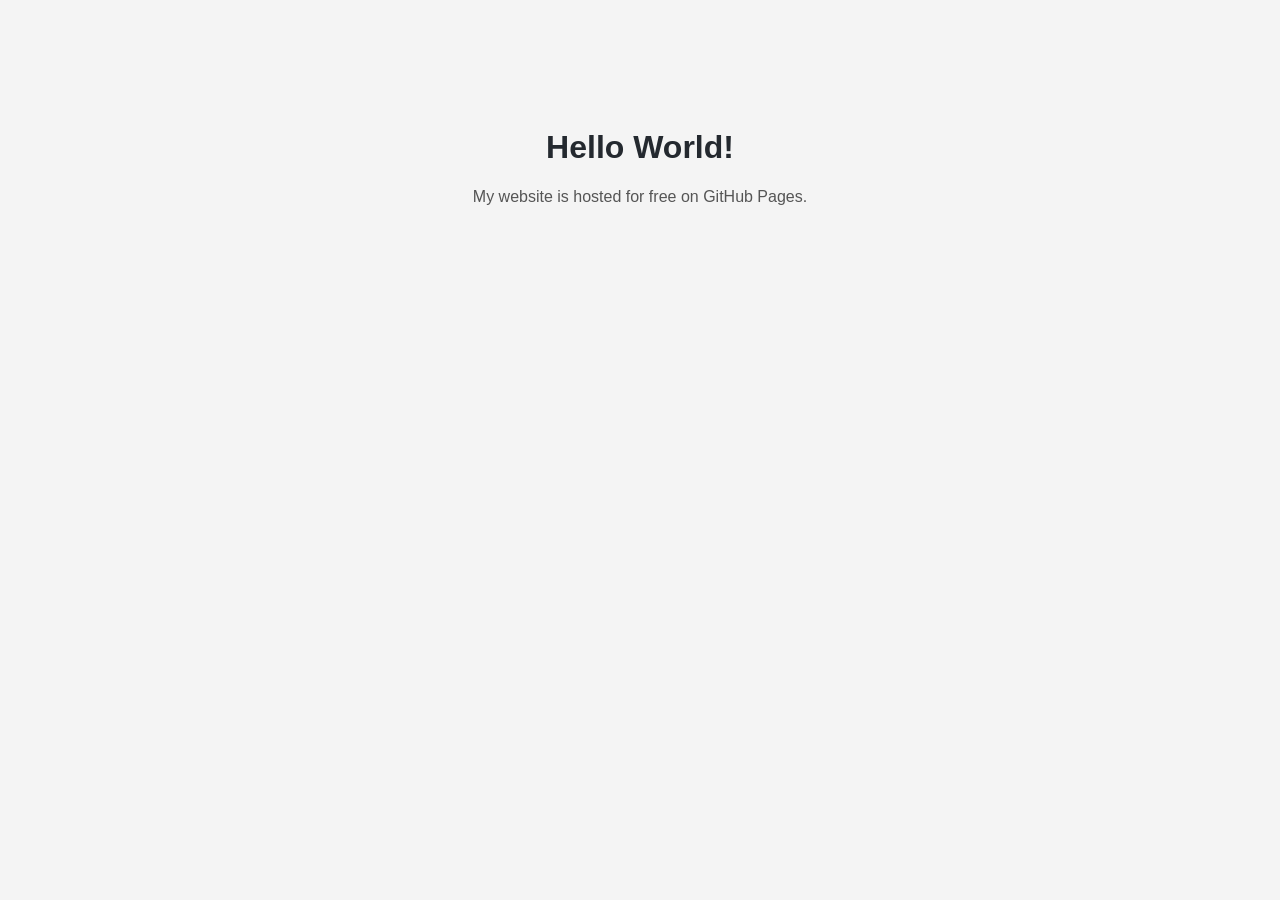
==== index.html @ 2df79892 "Create index.html" ====
<!DOCTYPE html>
<html lang="en">
<head>
    <meta charset="UTF-8">
    <meta name="viewport" content="width=device-width, initial-scale=1.0">
    <title>My First Website</title>
    <style>
        body {
            font-family: Arial, sans-serif;
            background: #f4f4f4;
            text-align: center;
            padding: 100px 20px;
        }

        h1 {
            color: #24292f;
        }

        p {
            color: #555;
        }
    </style>
</head>
<body>
    <h1>Hello World!</h1>
    <p>My website is hosted for free on GitHub Pages.</p>
</body>
</html>
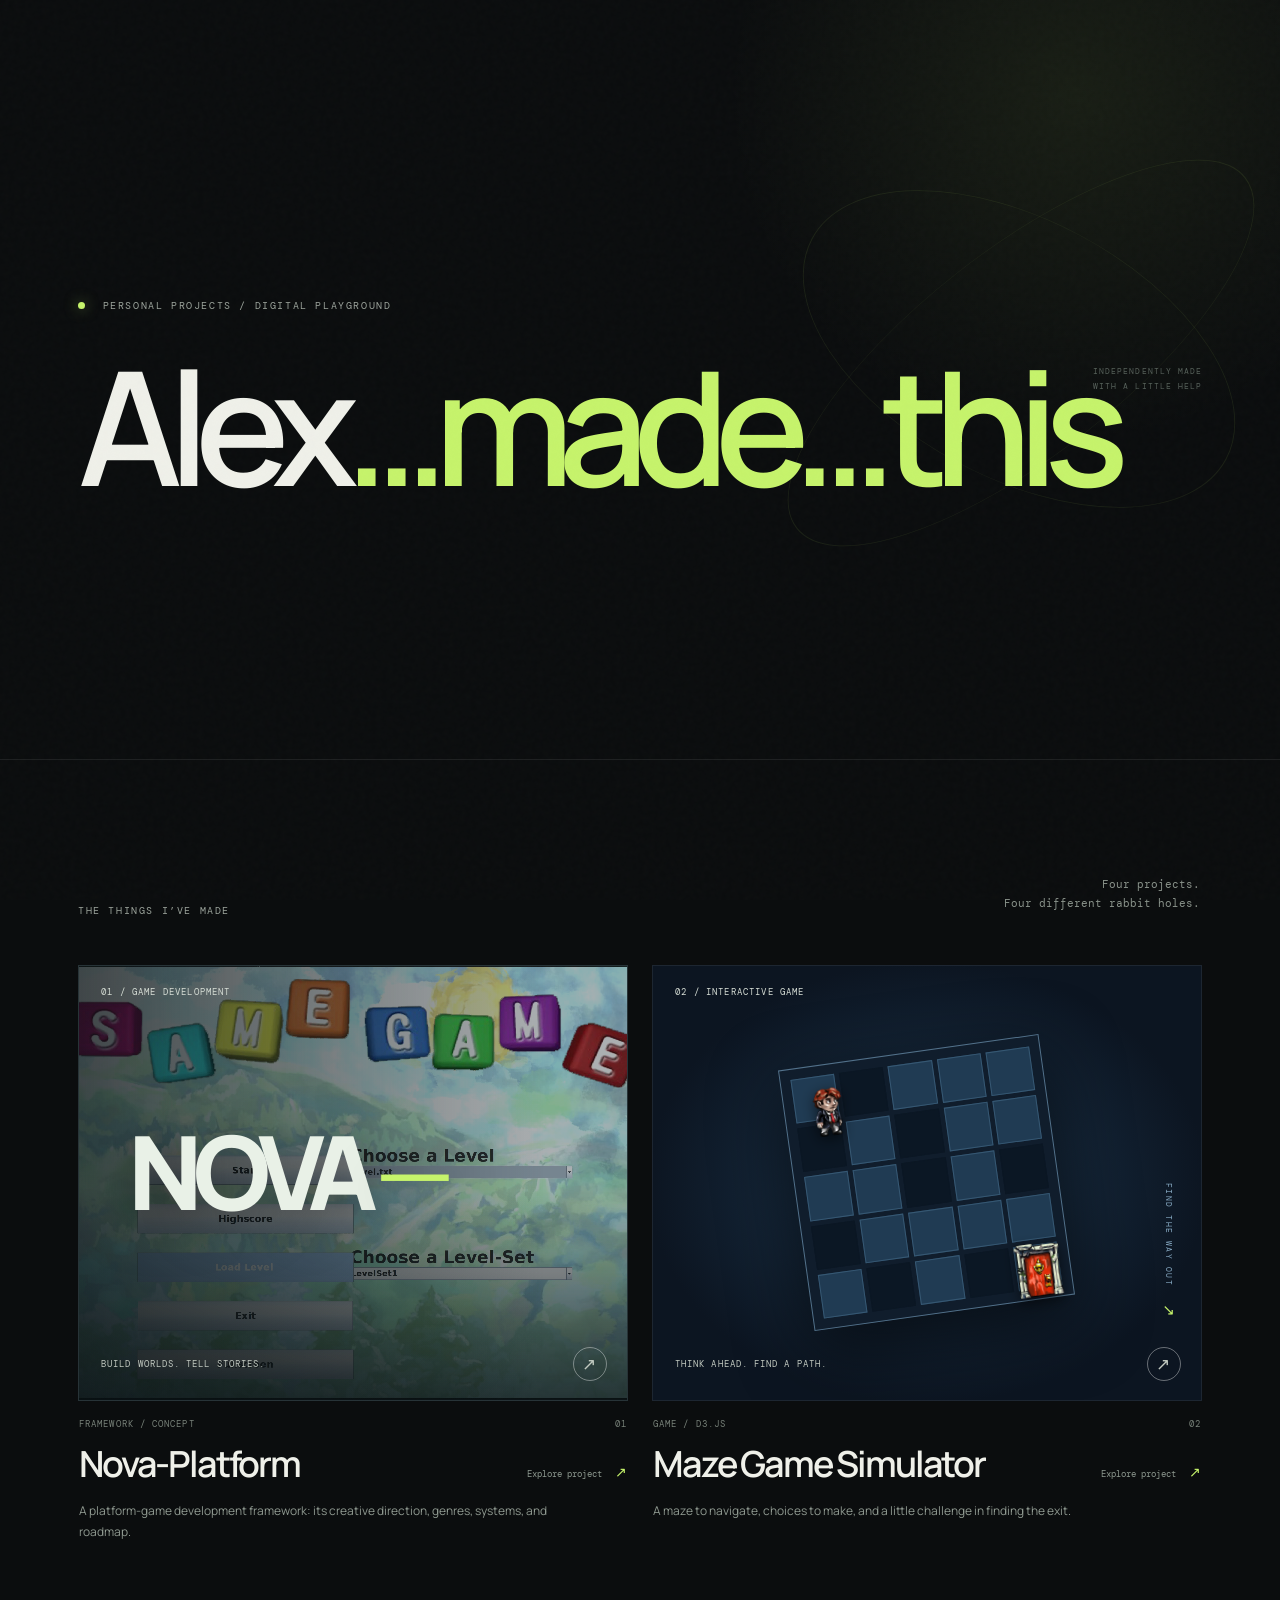
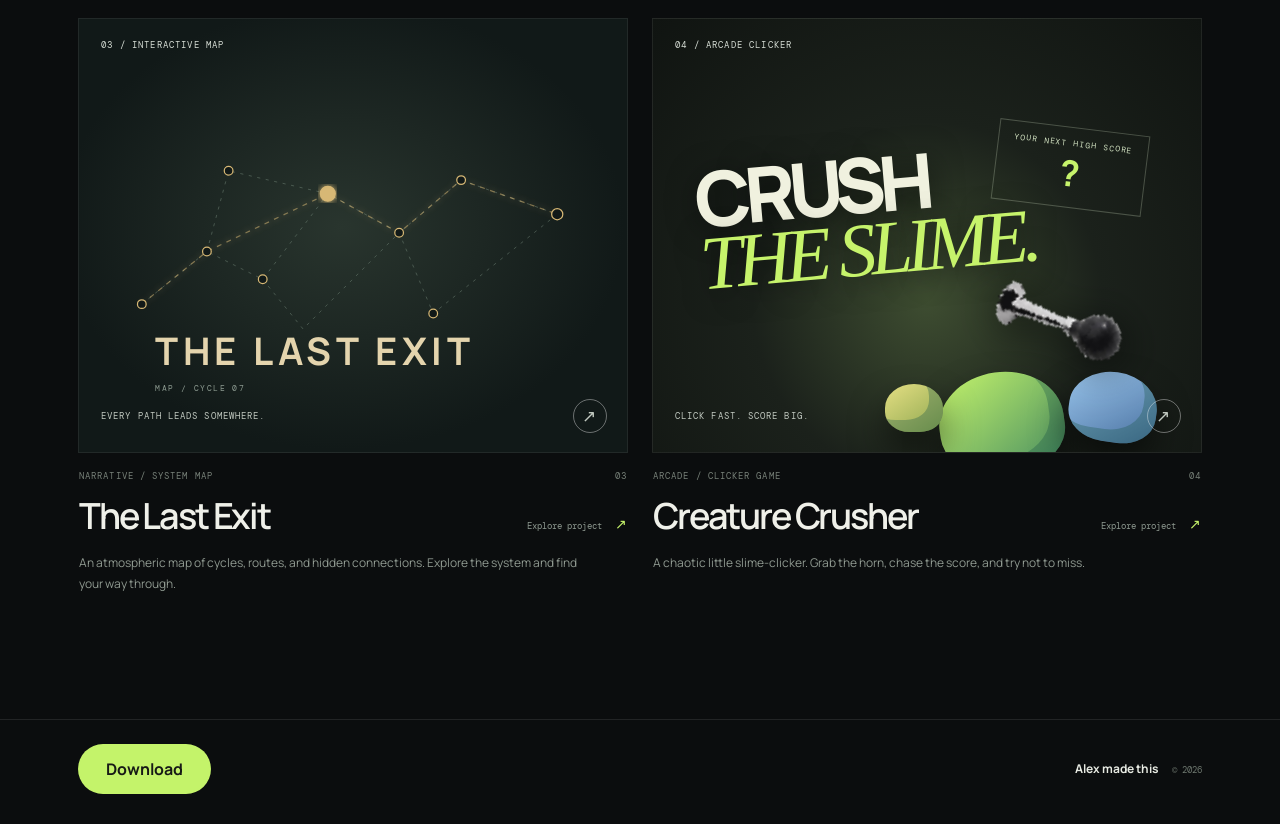
==== commit 4089df51: "Add files via upload" ====
--- a/index.html
+++ b/index.html
@@ -1,29 +1,139 @@
-
-<!DOCTYPE html>
+<!doctype html>
 <html lang="en">
 <head>
-    <meta charset="UTF-8">
-    <meta name="viewport" content="width=device-width, initial-scale=1.0">
-    <title>My First Website</title>
-    <style>
-        body {
-            font-family: Arial, sans-serif;
-            background: #f4f4f4;
-            text-align: center;
-            padding: 100px 20px;
-        }
-
-        h1 {
-            color: #24292f;
-        }
-
-        p {
-            color: #555;
-        }
-    </style>
+  <meta charset="utf-8">
+  <meta name="viewport" content="width=device-width, initial-scale=1">
+  <meta name="theme-color" content="#0b0d0e">
+  <meta name="description" content="Alex made this — a collection of interactive experiments, games, and ideas.">
+  <title>Alex made this</title>
+  <link rel="stylesheet" href="portfolio.css">
+  <script src="portfolio.js" defer></script>
 </head>
 <body>
-    <h1>Hello World!</h1>
-    <p>My website is hosted for free on GitHub Pages.</p>
+  <div class="noise" aria-hidden="true"></div>
+  <main id="top">
+    <section class="hero">
+      <div class="hero-orb orb-one"></div><div class="hero-orb orb-two"></div>
+      <div class="hero-content">
+        <div class="eyebrow reveal"><span class="eyebrow-dot"></span> PERSONAL PROJECTS / DIGITAL PLAYGROUND</div>
+        <h1 class="reveal">Alex<span class="lime">...made...this</span></h1>
+      </div>
+      <div class="hero-side-note">INDEPENDENTLY MADE<br>WITH A LITTLE HELP</div>
+    </section>
+
+    <section class="work-section" id="work">
+      <div class="section-top reveal">
+        <div><div class="eyebrow">THE THINGS I’VE MADE</div></div>
+        <p class="section-note">Four projects.<br>Four different rabbit holes.</p>
+      </div>
+
+      <div class="project-list">
+        <a class="project project-platform reveal" href="Platform/index.html">
+          <div class="project-art platform-art">
+            <video class="platform-video" autoplay muted loop playsinline preload="metadata" aria-hidden="true"><source src="Platform/video.webm" type="video/webm"></video>
+            <div class="art-shade"></div>
+            <div class="art-kicker">01 / GAME DEVELOPMENT</div>
+            <div class="platform-stamp">NOVA<span>—</span></div>
+            <div class="art-bottom"><span>BUILD WORLDS. TELL STORIES.</span><span class="art-arrow">↗</span></div>
+          </div>
+          <div class="project-info">
+            <div class="project-meta"><span>FRAMEWORK / CONCEPT</span><span>01</span></div>
+            <div class="project-name-row"><h3>Nova-Platform</h3><span class="view-link">Explore project <b>↗</b></span></div>
+            <p>A platform-game development framework: its creative direction, genres, systems, and roadmap.</p>
+          </div>
+        </a>
+
+        <a class="project project-maze reveal" href="Maze Simulator/index.html">
+          <div class="project-art maze-art">
+            <div class="art-kicker">02 / INTERACTIVE GAME</div>
+            <div class="maze-grid" aria-hidden="true">
+              <span></span><span class="wall"></span><span></span><span></span><span></span>
+              <span class="wall"></span><span></span><span class="wall"></span><span></span><span></span>
+              <span></span><span></span><span class="wall"></span><span></span><span class="wall"></span>
+              <span class="wall"></span><span></span><span></span><span></span><span></span>
+              <span></span><span class="wall"></span><span></span><span class="wall"></span><span></span>
+              <img class="maze-player" src="Maze Simulator/player.png" alt="">
+              <img class="maze-door" src="Maze Simulator/door.png" alt="">
+            </div>
+            <div class="maze-coordinate">FIND THE WAY OUT <span>↗</span></div>
+            <div class="art-bottom"><span>THINK AHEAD. FIND A PATH.</span><span class="art-arrow">↗</span></div>
+          </div>
+          <div class="project-info">
+            <div class="project-meta"><span>GAME / D3.JS</span><span>02</span></div>
+            <div class="project-name-row"><h3>Maze Game Simulator</h3><span class="view-link">Explore project <b>↗</b></span></div>
+            <p>A maze to navigate, choices to make, and a little challenge in finding the exit.</p>
+          </div>
+        </a>
+
+        <a class="project project-exit reveal" href="The Last Exit/index.html">
+          <div class="project-art exit-art">
+            <div class="art-kicker">03 / INTERACTIVE MAP</div>
+            <div class="exit-graphic">
+              <svg viewBox="0 0 760 340" role="img" aria-label="Abstract network of connected routes">
+                <defs><filter id="glow"><feGaussianBlur stdDeviation="5" result="b"/><feMerge><feMergeNode in="b"/><feMergeNode in="SourceGraphic"/></feMerge></filter></defs>
+                <g class="route route-muted"><path d="M40 270L145 185L235 230L340 92L455 155L555 70L710 125"/><path d="M145 185L180 55L340 92M235 230L300 310L455 155L510 285L710 125"/></g>
+                <g class="route route-bright"><path d="M40 270L145 185L340 92L455 155L555 70L710 125"/></g>
+                <g class="nodes"><circle cx="40" cy="270" r="7"/><circle cx="145" cy="185" r="7"/><circle cx="180" cy="55" r="7"/><circle cx="235" cy="230" r="7"/><circle cx="340" cy="92" r="12"/><circle cx="455" cy="155" r="7"/><circle cx="510" cy="285" r="7"/><circle cx="555" cy="70" r="7"/><circle cx="710" cy="125" r="9"/></g>
+              </svg>
+              <div class="exit-label">THE LAST EXIT <span>MAP / CYCLE 07</span></div>
+            </div>
+            <div class="art-bottom"><span>EVERY PATH LEADS SOMEWHERE.</span><span class="art-arrow">↗</span></div>
+          </div>
+          <div class="project-info">
+            <div class="project-meta"><span>NARRATIVE / SYSTEM MAP</span><span>03</span></div>
+            <div class="project-name-row"><h3>The Last Exit</h3><span class="view-link">Explore project <b>↗</b></span></div>
+            <p>An atmospheric map of cycles, routes, and hidden connections. Explore the system and find your way through.</p>
+          </div>
+        </a>
+
+        <a class="project project-creature reveal" href="Bills Must Be Paid/index.html">
+          <div class="project-art creature-art">
+            <div class="art-kicker">04 / ARCADE CLICKER</div>
+            <div class="creature-stage">
+              <div class="score-chip"><small>YOUR NEXT HIGH SCORE</small><strong>?</strong></div>
+              <img class="horn-img" src="Bills Must Be Paid/horn.png" alt="">
+              <div class="creature-word">CRUSH<br><em>THE SLIME.</em></div>
+              <div class="slime-shape slime-one"></div><div class="slime-shape slime-two"></div><div class="slime-shape slime-three"></div>
+            </div>
+            <div class="art-bottom"><span>CLICK FAST. SCORE BIG.</span><span class="art-arrow">↗</span></div>
+          </div>
+          <div class="project-info">
+            <div class="project-meta"><span>ARCADE / CLICKER GAME</span><span>04</span></div>
+            <div class="project-name-row"><h3>Creature Crusher</h3><span class="view-link">Explore project <b>↗</b></span></div>
+            <p>A chaotic little slime-clicker. Grab the horn, chase the score, and try not to miss.</p>
+          </div>
+        </a>
+      </div>
+    </section>
+
+  </main>
+
+  <footer class="footer">
+    <a href="downloads/dump.zip" download class="download-btn">
+    Download
+</a>
+
+<style>
+.download-btn {
+    display: inline-block;
+    padding: 14px 28px;
+    background: #c4f36a;
+    color: #171916;
+    text-decoration: none;
+    border-radius: 30px;
+    font-weight: bold;
+    transition: 0.3s ease;
+}
+
+.download-btn:hover {
+    transform: translateY(-4px);
+    box-shadow: 0 8px 25px rgba(196, 243, 106, 0.25);
+}
+</style>
+
+    <a class="footer-brand" href="#top">Alex made this<span>© 2026</span></a>
+  </footer>
+  
+
 </body>
 </html>
--- a/portfolio.css
+++ b/portfolio.css
@@ -0,0 +1,127 @@
+@import url('https://fonts.googleapis.com/css2?family=DM+Mono:wght@400;500&family=Manrope:wght@400;500;600;700;800&display=swap');
+:root{--bg:#0b0d0e;--panel:#111516;--panel2:#171d1c;--text:#eff0e9;--muted:#909891;--line:#29302d;--lime:#c6f36b;--gold:#d7b875;--pad:clamp(22px,6.1vw,92px)}
+*{box-sizing:border-box}
+html{scroll-behavior:smooth;scroll-padding-top:90px}
+body{margin:0;background:var(--bg);color:var(--text);font-family:Manrope,Arial,sans-serif;overflow-x:hidden}
+a{color:inherit;text-decoration:none}
+.noise{position:fixed;inset:0;z-index:10;pointer-events:none;opacity:.035;background-image:url("data:image/svg+xml,%3Csvg viewBox='0 0 180 180' xmlns='http://www.w3.org/2000/svg'%3E%3Cfilter id='n'%3E%3CfeTurbulence type='fractalNoise' baseFrequency='.9' numOctaves='3' stitchTiles='stitch'/%3E%3C/filter%3E%3Crect width='100%25' height='100%25' filter='url(%23n)' opacity='.55'/%3E%3C/svg%3E")}
+.topbar{height:78px;padding:0 var(--pad);display:flex;align-items:center;justify-content:space-between;border-bottom:1px solid #ffffff12;position:sticky;top:0;z-index:20;background:#0b0d0ee8;backdrop-filter:blur(18px)}
+.brand{display:flex;align-items:center;gap:12px;font-size:13px;font-weight:700;letter-spacing:-.035em}
+.brand-mark,.about-mark{width:31px;height:31px;border:1px solid #68705c;border-radius:50%;display:grid;place-items:center;color:var(--text);font:800 16px Manrope,sans-serif}
+.brand-mark span,.about-mark span{color:var(--lime)}
+.main-nav{display:flex;gap:36px;align-items:center;margin-left:70px}
+.nav-link{font:10px 'DM Mono',monospace;color:#939b94;letter-spacing:.08em;transition:color .2s}
+.nav-link:hover,.nav-link.active{color:var(--text)}
+.nav-link span{color:var(--lime);font-size:9px;margin-left:5px}
+.top-cta{font:10px 'DM Mono',monospace;letter-spacing:.06em;border:1px solid #ffffff35;padding:11px 14px;transition:.25s}
+.top-cta span{color:var(--lime);margin-left:16px}
+.top-cta:hover{background:var(--lime);border-color:var(--lime);color:#10130c}
+.top-cta:hover span{color:#10130c}
+.menu-toggle{display:none;background:none;border:0;padding:8px}
+.menu-toggle i{display:block;width:23px;height:1px;background:var(--text);margin:6px}
+.hero{min-height:min(760px,calc(100svh - 78px));padding:clamp(90px,12vw,170px) var(--pad) 65px;position:relative;overflow:hidden;border-bottom:1px solid #ffffff14;display:flex;flex-direction:column;justify-content:center}
+.hero:before{content:"";position:absolute;width:750px;height:750px;border-radius:50%;right:-170px;top:-280px;background:radial-gradient(circle,#c6f36b13 0,transparent 66%);pointer-events:none}
+.hero-content{position:relative;z-index:2;max-width:1050px}
+.eyebrow{font:10px 'DM Mono',monospace;letter-spacing:.16em;color:#9ba39b}
+.eyebrow-dot{display:inline-block;width:7px;height:7px;border-radius:50%;background:var(--lime);margin:0 10px 0 0;box-shadow:0 0 14px #c6f36b80}
+.hero h1{font:600 clamp(76px,12.4vw,174px)/.86 Manrope,sans-serif;letter-spacing:-.095em;margin:46px 0 55px;max-width:1050px}
+.hero h1 em,.about-body h2 em{font-family:Georgia,serif;font-weight:400;letter-spacing:-.09em;color:var(--lime)}
+.hero-foot{display:flex;align-items:end;justify-content:space-between;max-width:1000px}
+.hero-foot p{font-size:14px;line-height:1.8;color:#a2aaa2;max-width:390px;margin:0}
+.discover{display:flex;align-items:center;gap:13px;font:9px 'DM Mono',monospace;letter-spacing:.13em;color:#b5bcb4}
+.discover-icon{width:34px;height:34px;border:1px solid #59635a;border-radius:50%;display:grid;place-items:center;color:var(--lime);font-size:17px;transition:.25s}
+.discover:hover .discover-icon{background:var(--lime);color:#10130c;transform:translateY(4px)}
+.hero-side-note{position:absolute;right:var(--pad);top:48%;font:8px/1.8 'DM Mono',monospace;letter-spacing:.13em;color:#56605a;text-align:right}
+.hero-index{position:absolute;bottom:32px;right:var(--pad);font:10px 'DM Mono',monospace;color:#707970;letter-spacing:.1em}
+.hero-index span{color:var(--lime)}
+.hero-orb{position:absolute;border:1px solid #c6f36b16;border-radius:50%;pointer-events:none}
+.orb-one{width:470px;height:470px;right:2%;top:15%;transform:rotate(28deg) scaleY(.55)}
+.orb-two{width:570px;height:570px;right:-2%;top:9%;transform:rotate(-38deg) scaleY(.36)}
+.work-section{padding:115px var(--pad) 125px;max-width:1600px;margin:auto}
+.section-top{display:flex;align-items:end;justify-content:space-between;margin-bottom:48px}
+.section-top h2{font:600 clamp(42px,6vw,74px)/1 Manrope,sans-serif;letter-spacing:-.075em;margin:17px 0 0}
+.lime{color:var(--lime)}
+.section-note{font:11px/1.7 'DM Mono',monospace;color:#89928a;text-align:right;margin:0 2px 5px 0}
+.project-list{display:grid;grid-template-columns:1fr 1fr;gap:76px 24px}
+.project{display:block;min-width:0;outline:none}
+.project-art{height:clamp(270px,34vw,470px);position:relative;overflow:hidden;background:var(--panel);isolation:isolate;border:1px solid #ffffff12;transition:border-color .35s,transform .5s cubic-bezier(.2,.8,.2,1)}
+.project:hover .project-art{border-color:#c6f36b70;transform:translateY(-5px)}
+.art-kicker{position:absolute;z-index:4;left:22px;top:20px;font:9px 'DM Mono',monospace;letter-spacing:.13em;color:#d6ddd5}
+.art-bottom{position:absolute;z-index:4;bottom:19px;left:22px;right:20px;display:flex;align-items:center;justify-content:space-between;font:9px 'DM Mono',monospace;letter-spacing:.12em;color:#c1c9c0}
+.art-arrow{width:34px;height:34px;border:1px solid #ffffff60;border-radius:50%;display:grid;place-items:center;font-size:17px;transition:.3s}
+.project:hover .art-arrow{background:var(--lime);color:#111;border-color:var(--lime);transform:rotate(45deg)}
+.project-info{padding:17px 1px 0}
+.project-meta{display:flex;justify-content:space-between;font:9px 'DM Mono',monospace;letter-spacing:.12em;color:#778078}
+.project-name-row{display:flex;justify-content:space-between;align-items:baseline;gap:12px;margin-top:9px}
+.project-name-row h3{font:600 clamp(24px,3vw,36px) Manrope,sans-serif;letter-spacing:-.06em;margin:0}
+.view-link{font:9px 'DM Mono',monospace;color:#8e9990;white-space:nowrap;transition:color .2s}
+.view-link b{color:var(--lime);font-size:14px;margin-left:8px;font-weight:400}
+.project:hover .view-link{color:var(--text)}
+.project-info p{max-width:510px;color:#8f9990;font-size:12px;line-height:1.75;margin:12px 0 0}
+.platform-art{background:#172328}
+.platform-video{position:absolute;width:100%;height:100%;object-fit:cover;opacity:.64;filter:saturate(.7) contrast(1.1);transition:transform 1s,opacity .5s}
+.project-platform:hover .platform-video{transform:scale(1.04);opacity:.82}
+.art-shade{position:absolute;inset:0;background:linear-gradient(90deg,#081012a8,transparent 85%),linear-gradient(0deg,#080e10bd,transparent 48%)}
+.platform-stamp{position:absolute;left:9%;top:38%;font:800 clamp(48px,8vw,105px)/.8 Manrope,sans-serif;letter-spacing:-.1em;color:#e9f1e7;text-shadow:0 12px 50px #0008}
+.platform-stamp span{color:var(--lime);font-weight:400;margin-left:8px}
+.maze-art{background:radial-gradient(ellipse at center,#1d3750 0,#0c1521 72%);display:grid;place-items:center}
+.maze-grid{width:min(48%,280px);aspect-ratio:1;display:grid;grid-template-columns:repeat(5,1fr);grid-template-rows:repeat(5,1fr);gap:5px;padding:10px;border:1px solid #52718a;background:#101d2c;box-shadow:0 22px 70px #0009;transform:rotate(-8deg);position:relative}
+.maze-grid span{background:#203b53;border:1px solid #365873}
+.maze-grid span.wall{background:#0b1724;border-color:#0b1724}
+.maze-player,.maze-door{position:absolute;width:35px;height:48px;object-fit:contain;left:10%;top:9%;filter:drop-shadow(0 4px 7px #0009);animation:floaty 3s ease-in-out infinite}
+.maze-door{width:47px;height:56px;left:auto;top:auto;right:3%;bottom:0;animation-delay:-1.5s}
+.maze-coordinate{position:absolute;right:22px;top:50%;writing-mode:vertical-rl;font:8px 'DM Mono',monospace;letter-spacing:.18em;color:#83a5be}
+.maze-coordinate span{color:var(--lime);font-size:15px;margin-top:12px}
+.exit-art{background:radial-gradient(ellipse at 48% 48%,#29352e,#111918 70%)}
+.exit-graphic{position:absolute;inset:15% 7% 12%;display:grid;place-items:center}
+.exit-graphic svg{width:100%;height:100%;overflow:visible}
+.route path{fill:none;stroke:#718477;stroke-width:1.5;stroke-dasharray:5 9;opacity:.55}
+.route-bright path{stroke:#d7b875;stroke-width:2;stroke-dasharray:none;filter:url(#glow);stroke-dasharray:8 9;animation:dash 14s linear infinite}
+.nodes circle{fill:#111918;stroke:#d7b875;stroke-width:2}
+.nodes circle:nth-child(5){fill:#d7b875;filter:url(#glow)}
+.exit-label{position:absolute;left:8%;bottom:2%;font:700 clamp(22px,3vw,38px) Manrope,sans-serif;letter-spacing:.12em;color:#e4d4ad}
+.exit-label span{display:block;font:8px 'DM Mono',monospace;letter-spacing:.18em;color:#8d9b91;margin-top:7px}
+.creature-art{background:radial-gradient(ellipse at 50% 65%,#3e4d31 0,#1b211b 45%,#101411 100%)}
+.creature-stage{position:absolute;inset:0;overflow:hidden}
+.creature-word{position:absolute;z-index:3;left:8%;top:31%;font:800 clamp(37px,6vw,76px)/.82 Manrope,sans-serif;letter-spacing:-.09em;color:#f0f1df;text-shadow:0 4px 30px #0008;transform:rotate(-5deg)}
+.creature-word em{font-family:Georgia,serif;font-weight:400;color:var(--lime);letter-spacing:-.08em}
+.score-chip{position:absolute;right:10%;top:25%;z-index:4;display:flex;flex-direction:column;align-items:center;color:#d6e6c5;border:1px solid #d6e6c544;padding:10px 15px;transform:rotate(7deg)}
+.score-chip small{font:8px 'DM Mono',monospace;letter-spacing:.12em}
+.score-chip strong{font:700 36px Manrope;color:var(--lime)}
+.horn-img{position:absolute;width:clamp(60px,10vw,120px);height:auto;object-fit:contain;right:15%;bottom:16%;transform:rotate(-24deg);filter:drop-shadow(0 8px 20px #0009);z-index:4}
+.slime-shape{position:absolute;border-radius:50% 50% 40% 42%;background:linear-gradient(145deg,#c4f36b,#488e61);box-shadow:inset -14px -12px 0 #1d594a55,0 20px 35px #0008}
+.slime-one{width:125px;height:100px;right:25%;bottom:-20px;transform:rotate(-8deg)}
+.slime-two{width:88px;height:70px;right:8%;bottom:10px;background:linear-gradient(145deg,#9cc8ef,#476e9d);transform:rotate(8deg)}
+.slime-three{width:58px;height:48px;right:47%;bottom:20px;background:linear-gradient(145deg,#e5df83,#8ca64e)}
+.about-section{padding:60px var(--pad) 100px;border-top:1px solid #ffffff18;background:linear-gradient(180deg,#0e1110,#0b0d0e)}
+.about-top{display:flex;align-items:center;justify-content:space-between}
+.about-mark{width:39px;height:39px;font-size:20px}
+.about-body{display:grid;grid-template-columns:1.3fr .7fr;gap:8vw;margin-top:70px;align-items:end}
+.about-body h2{font:600 clamp(42px,6.2vw,78px)/.99 Manrope,sans-serif;letter-spacing:-.08em;margin:0}
+.about-copy p{font-size:13px;line-height:1.8;color:#9aa39a;margin:0 0 17px}
+.text-link{display:inline-flex;align-items:center;gap:17px;margin-top:16px;font:9px 'DM Mono',monospace;letter-spacing:.13em;color:var(--text)}
+.text-link span{color:var(--lime);font-size:15px}
+.footer{padding:24px var(--pad) 30px;border-top:1px solid #ffffff18;display:flex;align-items:center;justify-content:space-between;gap:20px;color:#778078}
+.footer-brand{font-size:12px;font-weight:700;color:#e7eae2}
+.footer-brand span{font:9px 'DM Mono',monospace;color:#6d776e;margin-left:13px}
+.footer-note,.back-top{font:8px 'DM Mono',monospace;letter-spacing:.13em}
+.back-top{color:#b5beb4}
+.reveal{opacity:0;transform:translateY(24px);transition:opacity .8s ease,transform .8s cubic-bezier(.2,.7,.2,1)}
+.reveal.is-visible{opacity:1;transform:translateY(0)}
+@keyframes floaty{0%,100%{transform:translateY(0) rotate(-8deg)}50%{transform:translateY(-9px) rotate(-4deg)}}
+@keyframes dash{to{stroke-dashoffset:-180}}
+@media(max-width:760px){
+ .topbar{height:68px}.main-nav{gap:18px;margin:0}.top-cta{display:none}.brand-name{font-size:12px}
+ .hero{min-height:690px;padding-top:115px}.hero h1{font-size:clamp(70px,15vw,112px);margin:38px 0 42px}.hero-side-note{display:none}.hero-foot{align-items:flex-start;flex-direction:column;gap:32px}.hero-foot p{max-width:350px}
+ .orb-one{right:-45%;top:20%}.orb-two{right:-50%;top:18%}
+ .work-section{padding-top:82px;padding-bottom:85px}.section-top{align-items:flex-start;gap:20px}.section-note{font-size:9px}.project-list{grid-template-columns:1fr;gap:52px}.project-art{height:clamp(270px,70vw,440px)}.project-name-row h3{font-size:27px}
+ .about-body{grid-template-columns:1fr;gap:35px;margin-top:50px}.about-body h2{font-size:clamp(43px,10vw,68px)}.about-copy{max-width:500px}
+ .footer{flex-wrap:wrap}.footer-note{display:none}
+}
+@media(max-width:460px){
+ .main-nav{gap:13px}.nav-link{font-size:9px}.brand{gap:8px}.brand-mark{width:27px;height:27px}
+ .section-top{display:block}.section-note{text-align:left;margin-top:18px}
+ .project-name-row{align-items:flex-start;flex-direction:column;gap:8px}.view-link{font-size:9px}
+ .art-kicker{left:16px;top:16px}.art-bottom{left:16px;right:14px;bottom:14px;font-size:8px}
+}
+@media(prefers-reduced-motion:reduce){html{scroll-behavior:auto}*,*:before,*:after{animation:none!important;transition:none!important}.reveal{opacity:1;transform:none}}
